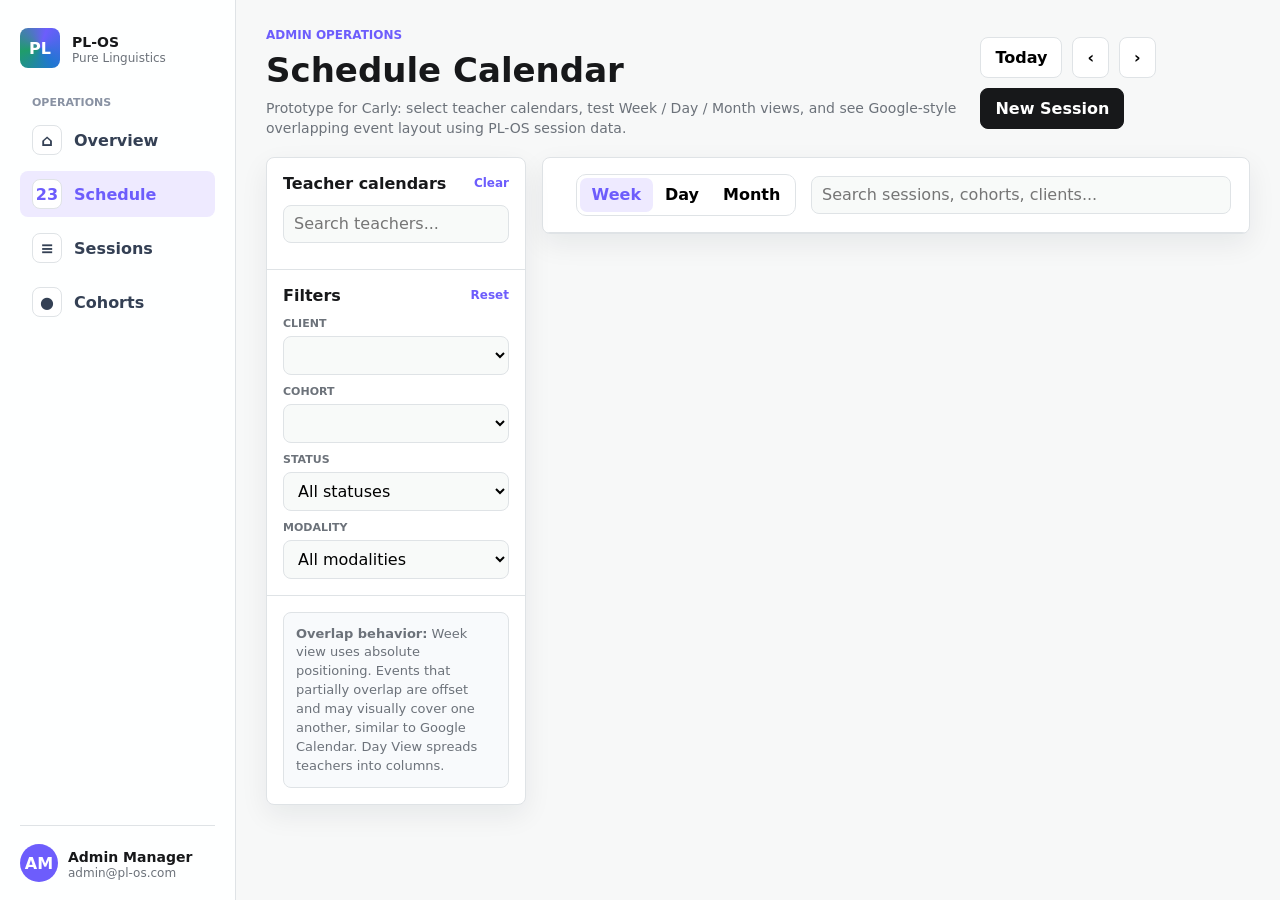
==== index.html @ 42d635cd "Add shared repo landing redirect" ====
<!doctype html>
<html lang="en">
<head>
  <meta charset="utf-8">
  <meta name="viewport" content="width=device-width, initial-scale=1">
  <title>Shared Mockups</title>
  <meta http-equiv="refresh" content="0; url=PL/mockups/">
</head>
<body>
  <p><a href="PL/mockups/">Open PL schedule calendar mockup</a></p>
</body>
</html>
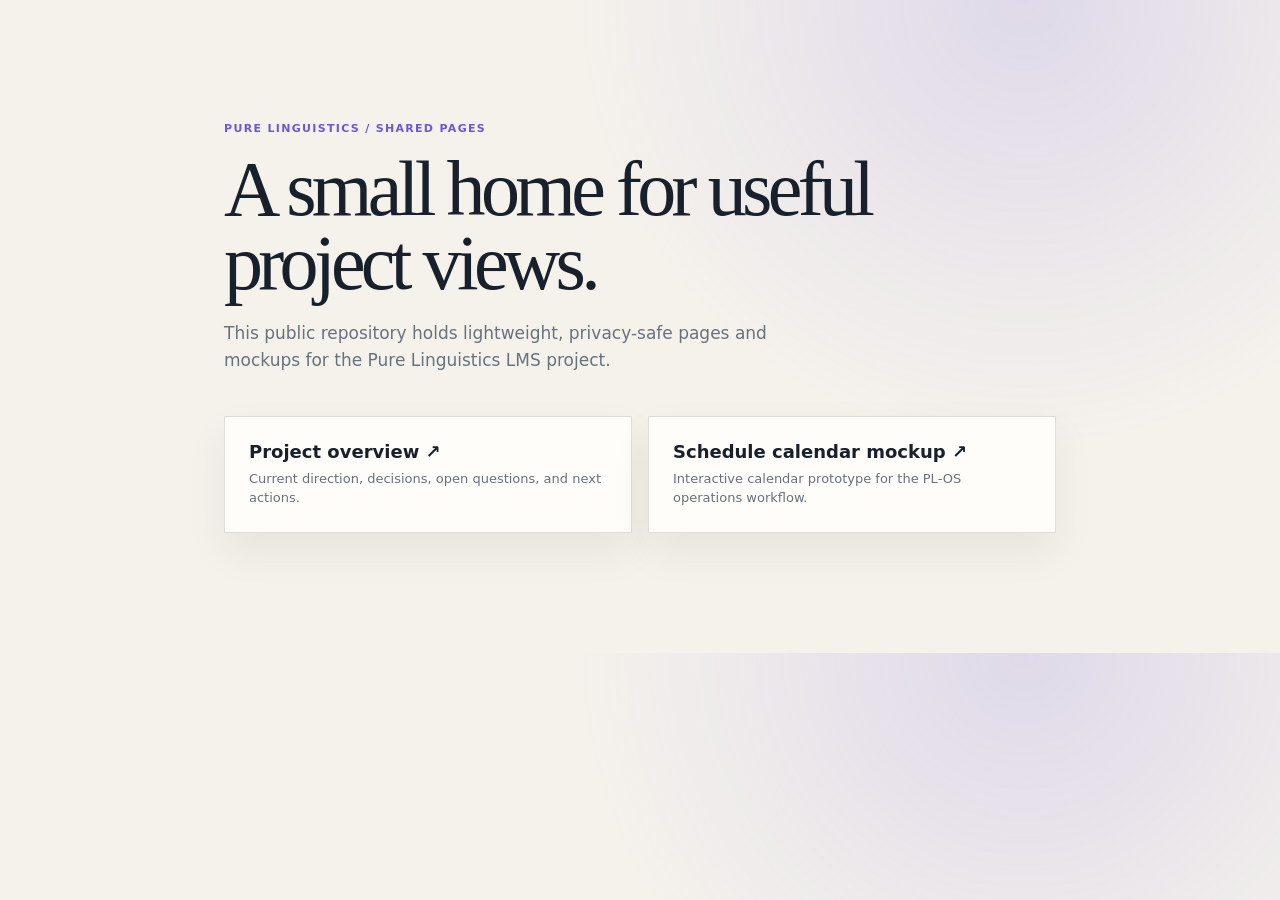
==== commit 1ffc6831: "Add shared pages landing page" ====
--- a/index.html
+++ b/index.html
@@ -3,10 +3,22 @@
 <head>
   <meta charset="utf-8">
   <meta name="viewport" content="width=device-width, initial-scale=1">
-  <title>Shared Mockups</title>
-  <meta http-equiv="refresh" content="0; url=PL/mockups/">
+  <title>Pure Linguistics shared pages</title>
+  <style>
+    :root{--paper:#f5f2ec;--ink:#17202b;--muted:#67727d;--line:rgba(23,32,43,.14);--purple:#6b57d8;--white:#fffdf9}
+    *{box-sizing:border-box}body{margin:0;color:var(--ink);background:radial-gradient(circle at 80% 0,rgba(107,87,216,.16),transparent 28rem),var(--paper);font-family:Inter,ui-sans-serif,system-ui,-apple-system,"Segoe UI",sans-serif}
+    main{max-width:880px;margin:0 auto;padding:clamp(56px,10vw,120px) 24px}.eyebrow{margin:0 0 14px;color:var(--purple);font-size:11px;font-weight:850;letter-spacing:.12em;text-transform:uppercase}h1{max-width:680px;margin:0 0 20px;font-family:Georgia,"Times New Roman",serif;font-size:clamp(44px,8vw,78px);font-weight:500;letter-spacing:-.06em;line-height:.95}p{max-width:600px;color:var(--muted);font-size:17px;line-height:1.6}.links{display:grid;grid-template-columns:repeat(2,minmax(0,1fr));gap:16px;margin-top:42px}.link{display:block;padding:24px;background:var(--white);border:1px solid var(--line);color:inherit;text-decoration:none;box-shadow:0 18px 42px rgba(43,35,25,.07)}.link:hover{border-color:var(--purple);transform:translateY(-2px)}.link strong,.link span{display:block}.link strong{font-size:18px}.link span{margin-top:8px;color:var(--muted);font-size:13px;line-height:1.45}@media(max-width:620px){.links{grid-template-columns:1fr}}
+  </style>
 </head>
 <body>
-  <p><a href="PL/mockups/">Open PL schedule calendar mockup</a></p>
+  <main>
+    <p class="eyebrow">Pure Linguistics / shared pages</p>
+    <h1>A small home for useful project views.</h1>
+    <p>This public repository holds lightweight, privacy-safe pages and mockups for the Pure Linguistics LMS project.</p>
+    <div class="links">
+      <a class="link" href="PL/project-overview/"><strong>Project overview ↗</strong><span>Current direction, decisions, open questions, and next actions.</span></a>
+      <a class="link" href="PL/mockups/"><strong>Schedule calendar mockup ↗</strong><span>Interactive calendar prototype for the PL-OS operations workflow.</span></a>
+    </div>
+  </main>
 </body>
 </html>
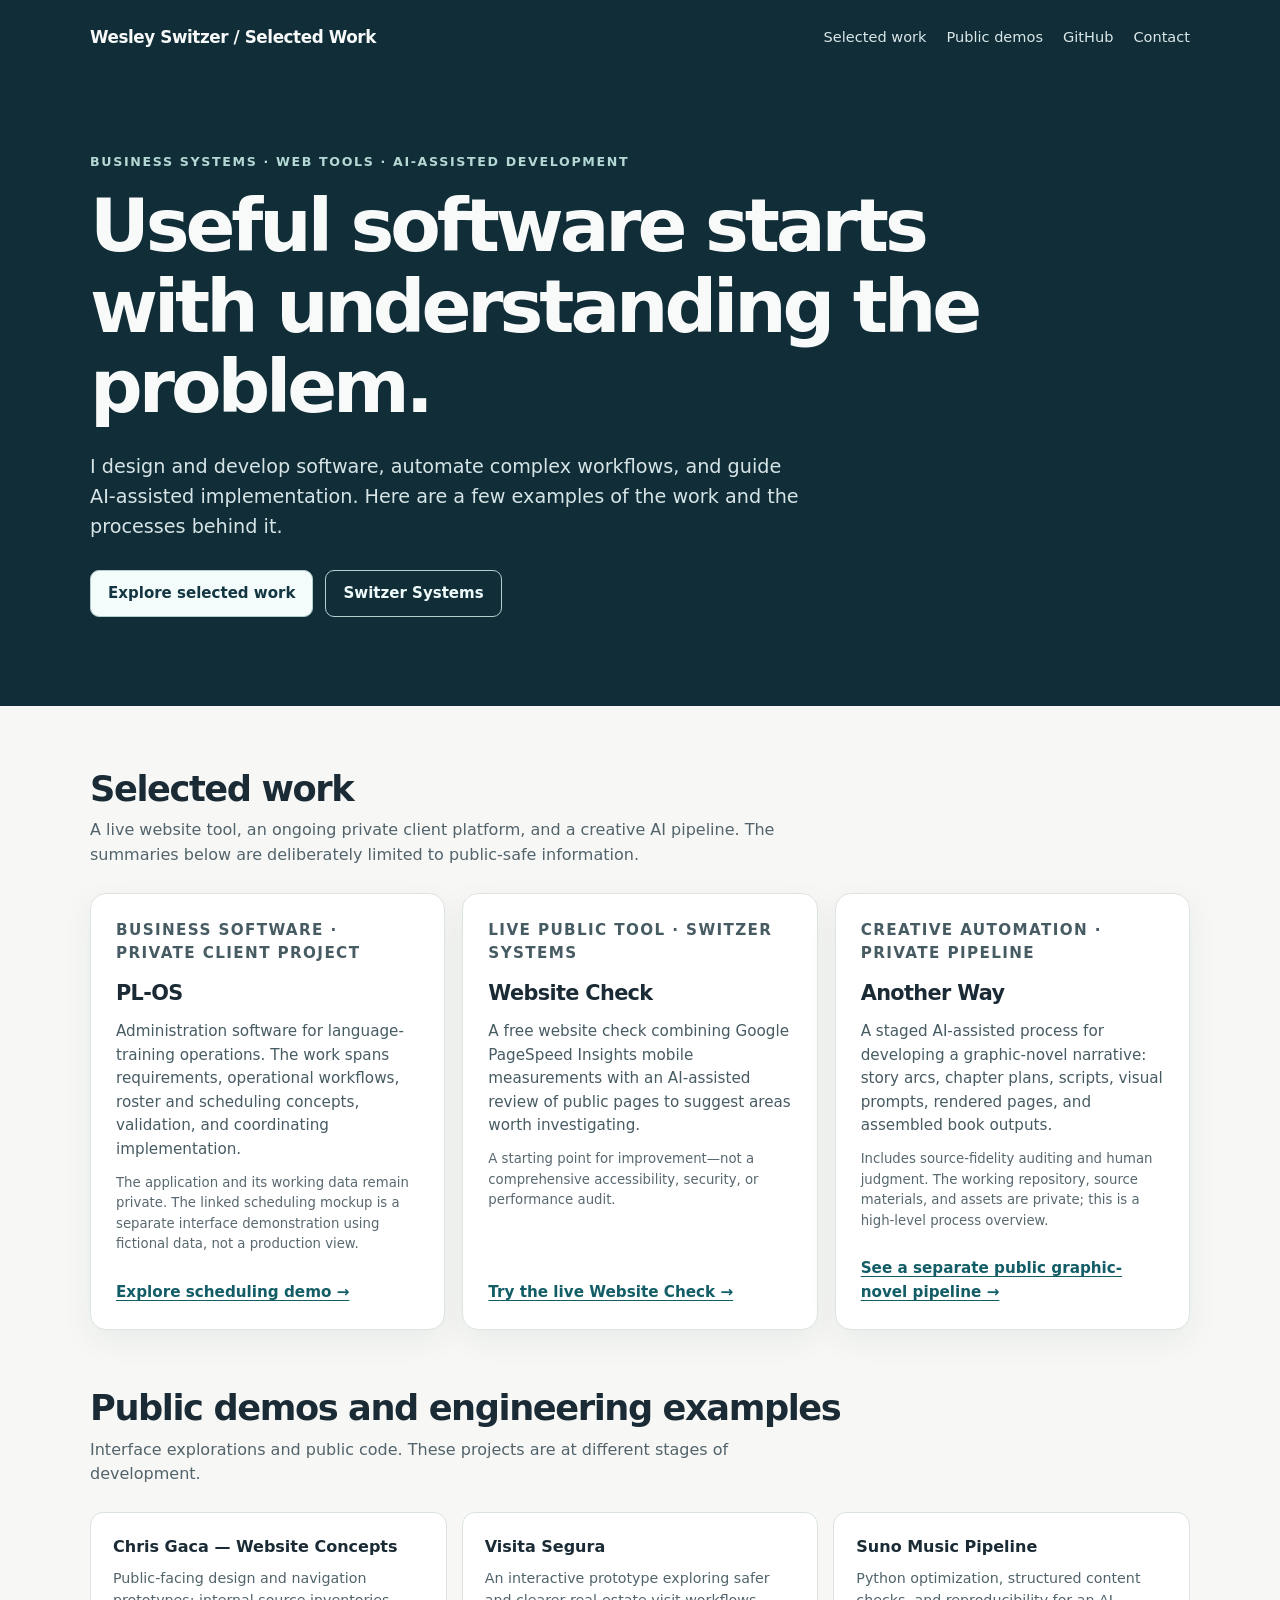
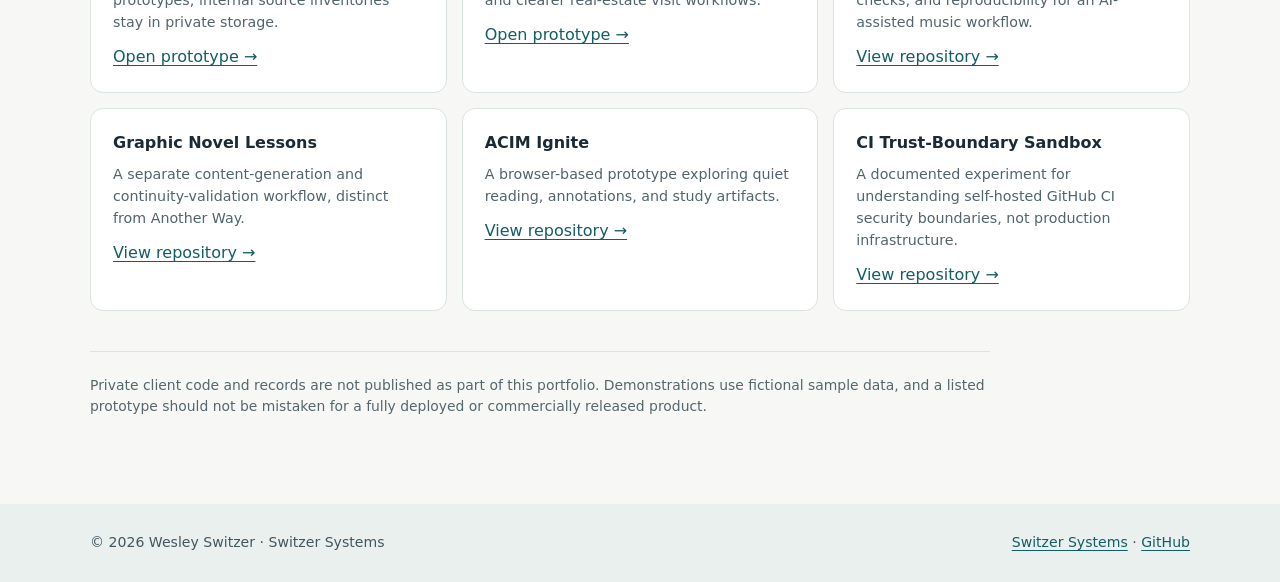
==== commit 308d970a: "docs: replace root redirect with public-safe portfolio landing page" ====
--- a/index.html
+++ b/index.html
@@ -1,24 +1,94 @@
 <!doctype html>
 <html lang="en">
 <head>
-  <meta charset="utf-8">
-  <meta name="viewport" content="width=device-width, initial-scale=1">
-  <title>Pure Linguistics shared pages</title>
-  <style>
-    :root{--paper:#f5f2ec;--ink:#17202b;--muted:#67727d;--line:rgba(23,32,43,.14);--purple:#6b57d8;--white:#fffdf9}
-    *{box-sizing:border-box}body{margin:0;color:var(--ink);background:radial-gradient(circle at 80% 0,rgba(107,87,216,.16),transparent 28rem),var(--paper);font-family:Inter,ui-sans-serif,system-ui,-apple-system,"Segoe UI",sans-serif}
-    main{max-width:880px;margin:0 auto;padding:clamp(56px,10vw,120px) 24px}.eyebrow{margin:0 0 14px;color:var(--purple);font-size:11px;font-weight:850;letter-spacing:.12em;text-transform:uppercase}h1{max-width:680px;margin:0 0 20px;font-family:Georgia,"Times New Roman",serif;font-size:clamp(44px,8vw,78px);font-weight:500;letter-spacing:-.06em;line-height:.95}p{max-width:600px;color:var(--muted);font-size:17px;line-height:1.6}.links{display:grid;grid-template-columns:repeat(2,minmax(0,1fr));gap:16px;margin-top:42px}.link{display:block;padding:24px;background:var(--white);border:1px solid var(--line);color:inherit;text-decoration:none;box-shadow:0 18px 42px rgba(43,35,25,.07)}.link:hover{border-color:var(--purple);transform:translateY(-2px)}.link strong,.link span{display:block}.link strong{font-size:18px}.link span{margin-top:8px;color:var(--muted);font-size:13px;line-height:1.45}@media(max-width:620px){.links{grid-template-columns:1fr}}
-  </style>
+<meta charset="utf-8">
+<meta name="viewport" content="width=device-width, initial-scale=1">
+<meta name="description" content="Selected projects from Wesley Switzer: business software, practical website tools, and AI-assisted creative development pipelines.">
+<meta name="color-scheme" content="light">
+<title>Selected Work | Wesley Switzer</title>
+<style>
+:root{font-family:system-ui,-apple-system,BlinkMacSystemFont,"Segoe UI",sans-serif;color:#1b2b35;background:#f7f8f6;font-synthesis:none}
+*{box-sizing:border-box}
+body{margin:0;line-height:1.55}
+a{color:#135d67;text-underline-offset:3px}
+a:hover{color:#0a4149}
+a:focus-visible{outline:3px solid #258b94;outline-offset:4px;border-radius:3px}
+header{background:#102d38;color:#f8fafa}
+.nav,.wrap{width:min(1100px,calc(100% - 40px));margin:0 auto}
+.nav{display:flex;align-items:center;justify-content:space-between;gap:18px;min-height:74px;flex-wrap:wrap;padding:14px 0}
+.nav strong{letter-spacing:-.025em;font-size:1.05rem}
+.nav nav{display:flex;gap:20px;flex-wrap:wrap}
+.nav a{color:#dae7e8;text-decoration:none;font-size:.91rem}
+.nav a:hover{color:#fff;text-decoration:underline}
+.hero{padding:78px 0 89px}
+.eyebrow{margin:0 0 14px;color:#b4d8d4;font-size:.79rem;font-weight:700;letter-spacing:.13em;text-transform:uppercase}
+h1{max-width:900px;font-size:clamp(2.4rem,6vw,4.6rem);line-height:1.1;letter-spacing:-.055em;margin:0 0 24px}
+.intro{font-size:clamp(1rem,2vw,1.2rem);color:#d6e4e6;max-width:710px;margin:0 0 28px}
+.hero-actions,.links{display:flex;gap:12px;flex-wrap:wrap}
+.btn{display:inline-flex;align-items:center;justify-content:center;padding:11px 17px;border-radius:9px;font-size:.94rem;font-weight:650;text-decoration:none;border:1px solid #b5cdcf;color:#133642;background:#f3fcfb}
+.btn:hover{background:#d8eeeb;color:#133642}
+.btn.secondary{background:transparent;color:#effbfb}
+.btn.secondary:hover{background:#244450}
+main{padding:62px 0 72px}
+.section-head{margin-bottom:25px}
+.section-head h2{font-size:clamp(1.65rem,3vw,2.2rem);letter-spacing:-.04em;line-height:1.2;margin:0 0 8px}
+.section-head p{max-width:740px;margin:0;color:#52636b}
+.cards{display:grid;grid-template-columns:repeat(3,minmax(0,1fr));gap:17px}
+.card{background:white;border:1px solid #dce4e2;border-radius:16px;box-shadow:0 10px 30px #142e3010;padding:25px;display:flex;flex-direction:column;gap:11px;min-height:300px}
+.tag{font-size:.72rem;color:#386c63;font-weight:750;text-transform:uppercase;letter-spacing:.09em;margin:0}
+.card h3{font-size:1.3rem;letter-spacing:-.03em;margin:0}
+.card p{margin:0;color:#475b63;font-size:.95rem}
+.card .detail{font-size:.83rem;color:#58686f}
+.card .link{margin-top:auto;padding-top:15px;font-weight:650}
+.card .link a{display:inline-block}
+.section{margin-top:57px}
+.list{display:grid;grid-template-columns:repeat(3,minmax(0,1fr));gap:15px}
+.mini{padding:22px;border:1px solid #dae3e0;border-radius:13px;background:#fff}
+.mini h3{font-size:1rem;margin:0 0 7px}
+.mini p{color:#51646b;font-size:.89rem;margin:0 0 12px}
+.note{margin-top:40px;border-top:1px solid #d9e3e0;padding:23px 0 0;color:#54666c;font-size:.87rem;max-width:900px}
+footer{background:#eaf0ed;padding:28px 0;color:#415760}
+.footer-inner{display:flex;flex-wrap:wrap;align-items:center;justify-content:space-between;gap:14px;font-size:.88rem}
+@media(max-width:850px){.cards,.list{grid-template-columns:1fr 1fr}.hero{padding:55px 0 65px}}
+@media(max-width:620px){.cards,.list{grid-template-columns:1fr}.card{min-height:0}.nav{align-items:flex-start}.hero{padding:45px 0 55px}.wrap,.nav{width:min(1100px,calc(100% - 30px))}main{padding-top:45px}}
+@media(prefers-reduced-motion:no-preference){html{scroll-behavior:smooth}}
+</style>
 </head>
 <body>
-  <main>
-    <p class="eyebrow">Pure Linguistics / shared pages</p>
-    <h1>A small home for useful project views.</h1>
-    <p>This public repository holds lightweight, privacy-safe pages and mockups for the Pure Linguistics LMS project.</p>
-    <div class="links">
-      <a class="link" href="PL/project-overview/"><strong>Project overview ↗</strong><span>Current direction, decisions, open questions, and next actions.</span></a>
-      <a class="link" href="PL/mockups/"><strong>Schedule calendar mockup ↗</strong><span>Interactive calendar prototype for the PL-OS operations workflow.</span></a>
-    </div>
-  </main>
+<header>
+<div class="nav">
+<strong>Wesley Switzer <span aria-hidden="true">/</span> Selected Work</strong>
+<nav aria-label="Main navigation"><a href="#work">Selected work</a><a href="#demos">Public demos</a><a href="https://github.com/wswitzer">GitHub</a><a href="https://switzersystems.com/contact/">Contact</a></nav>
+</div>
+<div class="wrap hero">
+<p class="eyebrow">Business systems · Web tools · AI-assisted development</p>
+<h1>Useful software starts with understanding the problem.</h1>
+<p class="intro">I design and develop software, automate complex workflows, and guide AI-assisted implementation. Here are a few examples of the work and the processes behind it.</p>
+<div class="hero-actions"><a class="btn" href="#work">Explore selected work</a><a class="btn secondary" href="https://switzersystems.com/">Switzer Systems</a></div>
+</div>
+</header>
+<main class="wrap">
+<section id="work" aria-labelledby="work-heading">
+<div class="section-head"><h2 id="work-heading">Selected work</h2><p>A live website tool, an ongoing private client platform, and a creative AI pipeline. The summaries below are deliberately limited to public-safe information.</p></div>
+<div class="cards">
+<article class="card" id="pl-os"><p class="tag">Business software · Private client project</p><h3>PL-OS</h3><p>Administration software for language-training operations. The work spans requirements, operational workflows, roster and scheduling concepts, validation, and coordinating implementation.</p><p class="detail">The application and its working data remain private. The linked scheduling mockup is a separate interface demonstration using fictional data, not a production view.</p><p class="link"><a href="./PL/mockups/">Explore scheduling demo →</a></p></article>
+<article class="card" id="website-check"><p class="tag">Live public tool · Switzer Systems</p><h3>Website Check</h3><p>A free website check combining Google PageSpeed Insights mobile measurements with an AI-assisted review of public pages to suggest areas worth investigating.</p><p class="detail">A starting point for improvement—not a comprehensive accessibility, security, or performance audit.</p><p class="link"><a href="https://switzersystems.com/website-check/">Try the live Website Check →</a></p></article>
+<article class="card" id="another-way"><p class="tag">Creative automation · Private pipeline</p><h3>Another Way</h3><p>A staged AI-assisted process for developing a graphic-novel narrative: story arcs, chapter plans, scripts, visual prompts, rendered pages, and assembled book outputs.</p><p class="detail">Includes source-fidelity auditing and human judgment. The working repository, source materials, and assets are private; this is a high-level process overview.</p><p class="link"><a href="https://github.com/wswitzer/acim-graphic-novel-lessons">See a separate public graphic-novel pipeline →</a></p></article>
+</div>
+</section>
+<section id="demos" class="section" aria-labelledby="demos-heading">
+<div class="section-head"><h2 id="demos-heading">Public demos and engineering examples</h2><p>Interface explorations and public code. These projects are at different stages of development.</p></div>
+<div class="list">
+<div class="mini"><h3>Chris Gaca — Website Concepts</h3><p>Public-facing design and navigation prototypes; internal source inventories stay in private storage.</p><a href="./chris-gaca/mockups/">Open prototype →</a></div>
+<div class="mini"><h3>Visita Segura</h3><p>An interactive prototype exploring safer and clearer real-estate visit workflows.</p><a href="./visita-segura/">Open prototype →</a></div>
+<div class="mini"><h3>Suno Music Pipeline</h3><p>Python optimization, structured content checks, and reproducibility for an AI-assisted music workflow.</p><a href="https://github.com/wswitzer/suno-music">View repository →</a></div>
+<div class="mini"><h3>Graphic Novel Lessons</h3><p>A separate content-generation and continuity-validation workflow, distinct from Another Way.</p><a href="https://github.com/wswitzer/acim-graphic-novel-lessons">View repository →</a></div>
+<div class="mini"><h3>ACIM Ignite</h3><p>A browser-based prototype exploring quiet reading, annotations, and study artifacts.</p><a href="https://github.com/wswitzer/ACIM-Ignite">View repository →</a></div>
+<div class="mini"><h3>CI Trust-Boundary Sandbox</h3><p>A documented experiment for understanding self-hosted GitHub CI security boundaries, not production infrastructure.</p><a href="https://github.com/Switzer-Systems/local-ci-simple">View repository →</a></div>
+</div>
+<p class="note">Private client code and records are not published as part of this portfolio. Demonstrations use fictional sample data, and a listed prototype should not be mistaken for a fully deployed or commercially released product.</p>
+</section>
+</main>
+<footer><div class="wrap footer-inner"><span>© 2026 Wesley Switzer · Switzer Systems</span><span><a href="https://switzersystems.com/">Switzer Systems</a> · <a href="https://github.com/wswitzer">GitHub</a></span></div></footer>
 </body>
 </html>
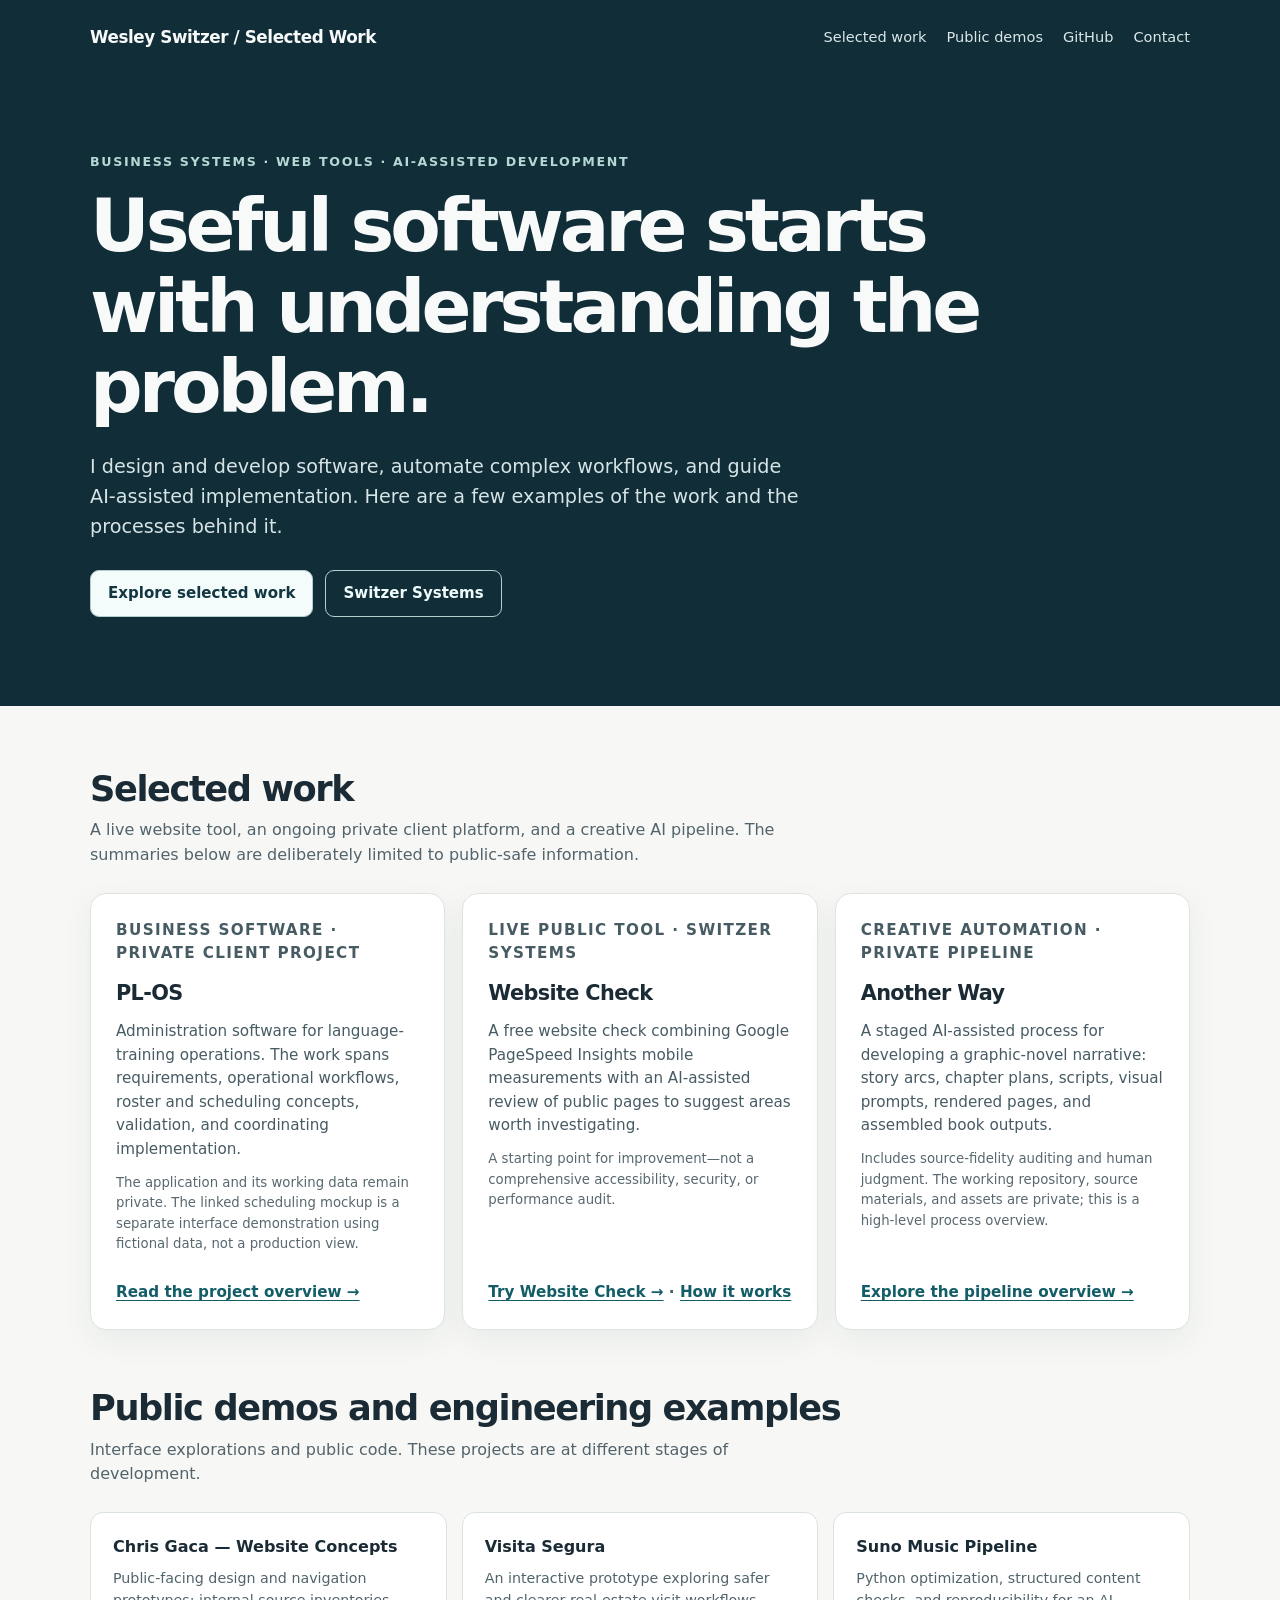
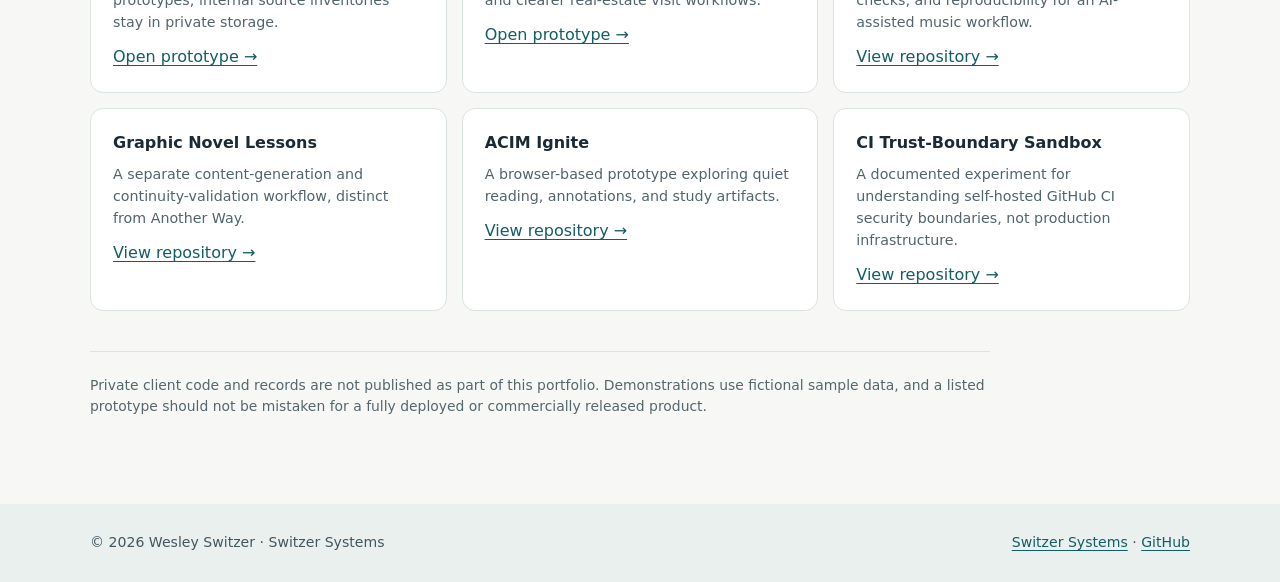
==== commit 13c2a0cb: "docs: link featured work to public-safe project case studies" ====
--- a/index.html
+++ b/index.html
@@ -71,9 +71,9 @@
 <section id="work" aria-labelledby="work-heading">
 <div class="section-head"><h2 id="work-heading">Selected work</h2><p>A live website tool, an ongoing private client platform, and a creative AI pipeline. The summaries below are deliberately limited to public-safe information.</p></div>
 <div class="cards">
-<article class="card" id="pl-os"><p class="tag">Business software · Private client project</p><h3>PL-OS</h3><p>Administration software for language-training operations. The work spans requirements, operational workflows, roster and scheduling concepts, validation, and coordinating implementation.</p><p class="detail">The application and its working data remain private. The linked scheduling mockup is a separate interface demonstration using fictional data, not a production view.</p><p class="link"><a href="./PL/mockups/">Explore scheduling demo →</a></p></article>
-<article class="card" id="website-check"><p class="tag">Live public tool · Switzer Systems</p><h3>Website Check</h3><p>A free website check combining Google PageSpeed Insights mobile measurements with an AI-assisted review of public pages to suggest areas worth investigating.</p><p class="detail">A starting point for improvement—not a comprehensive accessibility, security, or performance audit.</p><p class="link"><a href="https://switzersystems.com/website-check/">Try the live Website Check →</a></p></article>
-<article class="card" id="another-way"><p class="tag">Creative automation · Private pipeline</p><h3>Another Way</h3><p>A staged AI-assisted process for developing a graphic-novel narrative: story arcs, chapter plans, scripts, visual prompts, rendered pages, and assembled book outputs.</p><p class="detail">Includes source-fidelity auditing and human judgment. The working repository, source materials, and assets are private; this is a high-level process overview.</p><p class="link"><a href="https://github.com/wswitzer/acim-graphic-novel-lessons">See a separate public graphic-novel pipeline →</a></p></article>
+<article class="card" id="pl-os"><p class="tag">Business software · Private client project</p><h3>PL-OS</h3><p>Administration software for language-training operations. The work spans requirements, operational workflows, roster and scheduling concepts, validation, and coordinating implementation.</p><p class="detail">The application and its working data remain private. The linked scheduling mockup is a separate interface demonstration using fictional data, not a production view.</p><p class="link"><a href="./work/#pl-os">Read the project overview →</a></p></article>
+<article class="card" id="website-check"><p class="tag">Live public tool · Switzer Systems</p><h3>Website Check</h3><p>A free website check combining Google PageSpeed Insights mobile measurements with an AI-assisted review of public pages to suggest areas worth investigating.</p><p class="detail">A starting point for improvement—not a comprehensive accessibility, security, or performance audit.</p><p class="link"><a href="https://switzersystems.com/website-check/">Try Website Check →</a> · <a href="./work/#website-check">How it works</a></p></article>
+<article class="card" id="another-way"><p class="tag">Creative automation · Private pipeline</p><h3>Another Way</h3><p>A staged AI-assisted process for developing a graphic-novel narrative: story arcs, chapter plans, scripts, visual prompts, rendered pages, and assembled book outputs.</p><p class="detail">Includes source-fidelity auditing and human judgment. The working repository, source materials, and assets are private; this is a high-level process overview.</p><p class="link"><a href="./work/#another-way">Explore the pipeline overview →</a></p></article>
 </div>
 </section>
 <section id="demos" class="section" aria-labelledby="demos-heading">
